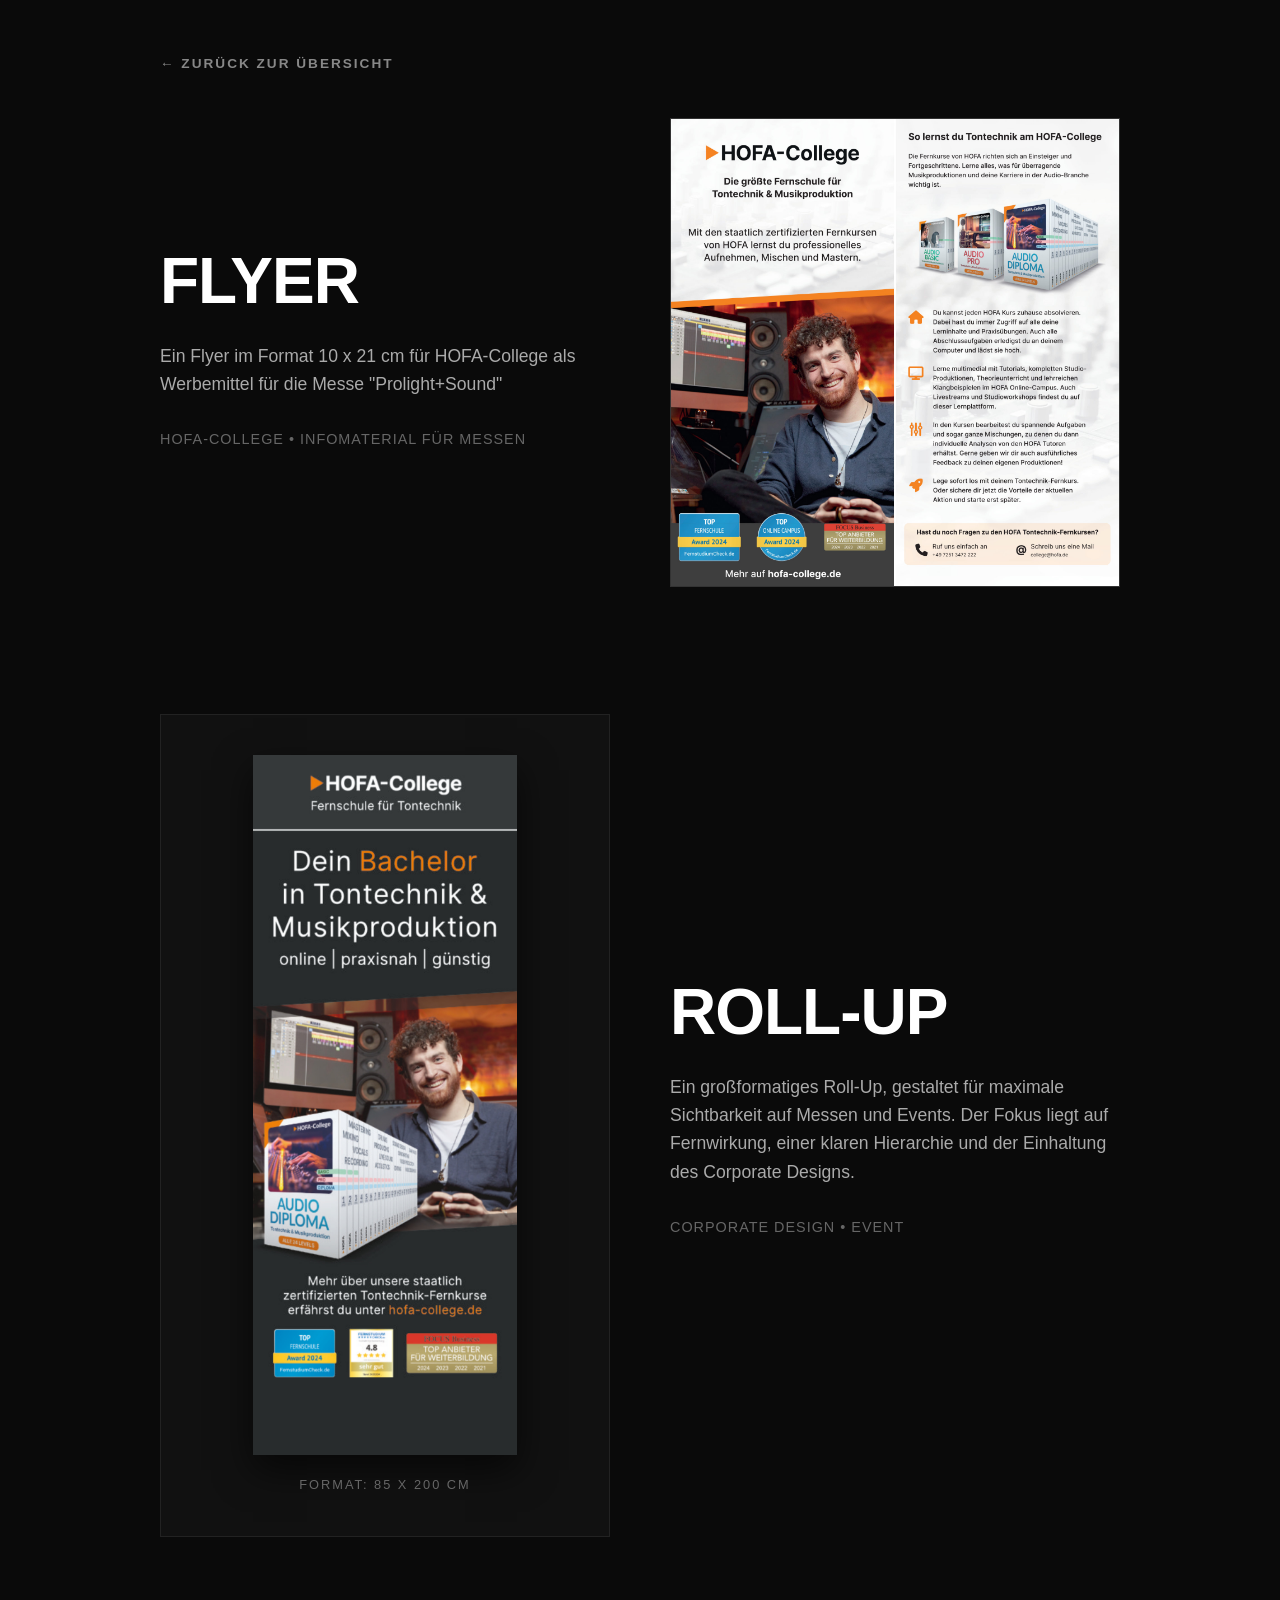
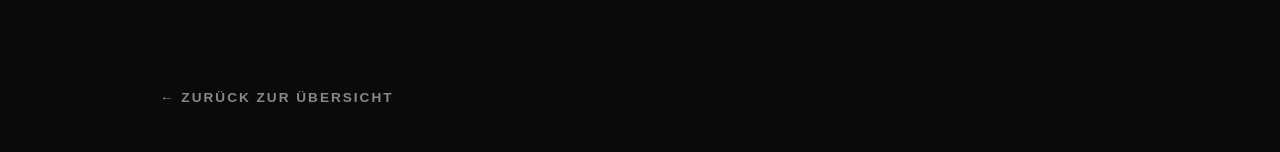
==== corporate-print.html @ 363aa43a "New Final Design First version of my online portfolio. Added pages: social, information design, corp" ====
<!DOCTYPE html>
<html lang="de">
<head>
    <meta charset="UTF-8">
    <meta name="viewport" content="width=device-width, initial-scale=1.0">
    <title>Corporate & Print | Portfolio</title>
    <link rel="stylesheet" href="style.css">
</head>
<body>
    <main class="container" style="margin-top: 50px;">
        
        <a href="index.html" class="back-link">&larr; Zurück zur Übersicht</a>

        <!-- YouTube Thumbnails -->
        <section class="split-section">
            <div class="split-text">
                <h2>Flyer</h2>
                <p>Ein Flyer im Format 10 x 21 cm für HOFA-College als Werbemittel für die Messe "Prolight+Sound"</p>
                <p style="color: #666; font-size: 0.9rem; text-transform: uppercase; letter-spacing: 1px; margin-top: 20px;">HOFA-College • Infomaterial für Messen </p>
            </div>
            <div class="split-image">
                <img src="corporate-print/hofa-flyer-messe.jpg" alt="hofa-flyer-messe" style="width: 100%; margin-bottom: 20px; border: 1px solid #333;">
            </div>
        </section>

        <!-- Performance Social Ads -->
        <section class="split-section split-reverse">                
            <div class="split-text">
                <h2>Roll-Up</h2>
                <p>Ein großformatiges Roll-Up, gestaltet für maximale Sichtbarkeit auf Messen und Events. Der Fokus liegt auf Fernwirkung, einer klaren Hierarchie und der Einhaltung des Corporate Designs.</p>
                <p style="color: #666; font-size: 0.9rem; text-transform: uppercase; letter-spacing: 1px; margin-top: 20px;">Corporate Design • Event</p>
            </div>
            
            <div class="split-image print-presentation">
                <img src="corporate-print/hofa-rollup.jpg" alt="HOFA-College Roll-Up" class="tall-print">
                <p style="color: #666; font-size: 0.8rem; text-transform: uppercase; letter-spacing: 2px;">Format: 85 x 200 cm</p>
            </div>
        </section>

        <a href="index.html" class="back-link" style="margin-top: 50px;">&larr; Zurück zur Übersicht</a>

    </main>
</body>
</html>
---- style.css ----
/* --- FARBEN & BASICS (Dark Minimalist) --- */
:root {
    --bg-color: #0a0a0a; /* Fast tiefschwarz */
    --text-color: #e0e0e0; /* Helles Grau für gute Lesbarkeit */
    --heading-color: #ffffff; /* Reines Weiß für Überschriften */
    --accent-color: #ffffff; /* Keine bunten Akzente mehr, nur Weiß/Grau */
    --card-bg: #141414; /* Leichtes Grau für die Kacheln zur Abhebung */
}

* {
    box-sizing: border-box;
    margin: 0;
    padding: 0;
}

body {
    /* Eine moderne, serifenlose Schrift, ähnlich wie im PDF */
    font-family: 'Helvetica Neue', Helvetica, Arial, sans-serif;
    background-color: var(--bg-color);
    color: var(--text-color);
    line-height: 1.6;
    -webkit-font-smoothing: antialiased; /* Macht die Schrift schärfer */
}

.container {
    max-width: 1000px;
    margin: 0 auto;
    padding: 0 20px;
}

/* --- TYPOGRAFIE (Groß & Fett) --- */
header {
    margin-top: 100px;
    margin-bottom: 80px;
}

header h1 {
    font-size: 4.5rem; /* Riesige Überschrift */
    font-weight: 800;
    color: var(--heading-color);
    line-height: 1;
    letter-spacing: -2px; /* Etwas enger zusammen, für den Editorial-Look */
    margin-bottom: 20px;
    text-transform: uppercase; /* Optional: Macht es noch dominanter */
}

.subtitle {
    font-size: 1.1rem;
    color: #888; /* Dezentes Grau */
    text-transform: uppercase;
    letter-spacing: 2px;
    font-weight: 600;
    margin-bottom: 20px;
    display: block;
}

header p {
    font-size: 1.2rem;
    max-width: 600px; /* Begrenzt die Textbreite wie im PDF */
    color: #aaa;
}

.discription {
    margin-bottom: 40px;
}

/* --- SECTIONS & GRIDS --- */
section {
    margin-bottom: 100px;
}

h2 {
    font-size: 3rem;
    font-weight: 800;
    color: var(--heading-color);
    margin-bottom: 40px;
    letter-spacing: -1px;
    border-bottom: 1px solid #333; /* Harte, dunkle Linie statt weichem Grau */
    padding-bottom: 20px;
}

.grid {
    display: grid;
    grid-template-columns: repeat(auto-fit, minmax(300px, 1fr));
    gap: 30px;
}

/* --- KACHELN (Kantig & Flach) --- */
.card {
    background: var(--card-bg);
    padding: 30px;
    border-radius: 0px; /* Spitze Ecken statt runder Ecken! */
    border: 1px solid #222; /* Sehr subtiler Rahmen */
    transition: transform 0.3s ease, border-color 0.3s ease;
    display: flex;
    flex-direction: column;
    height: 100%;
}

.card:hover {
    transform: translateY(-10px);
    border-color: #555; /* Rahmen wird heller beim Hovern */
}

.card h3 {
    font-size: 1.5rem;
    color: var(--heading-color);
    margin-bottom: 20px;
    margin-top: 10px;
}

/* --- BILD-PLATZHALTER --- */
.card-image {
    width: 100%;
    aspect-ratio: 4 / 3; 
    background-color: #2a2a2a; /* Dunkelgrauer Platzhalter */
    margin-bottom: 20px;
    background-size: cover;
    background-position: center;
    background-repeat: no-repeat;
    display: flex;
    align-items: center;
    justify-content: center;
    color: #555;
    font-size: 0.8rem;
    text-transform: uppercase;
    letter-spacing: 1px;
}

/* --- BUTTONS (Dark Minimalist Update) --- */
.button {
    display: inline-block;
    margin-top: auto;
    align-self: flex-start;
    padding: 12px 24px;
    background-color: transparent; /* Transparenter Hintergrund */
    color: var(--heading-color); /* Weiße Schrift */
    border: 1px solid var(--heading-color); /* Weißer, harter Rahmen */
    border-radius: 0px; /* Keine runden Ecken! */
    font-size: 0.85rem;
    font-weight: bold;
    text-transform: uppercase; /* Großbuchstaben für den Magazin-Look */
    letter-spacing: 1px;
    transition: background-color 0.3s ease, color 0.3s ease;
    text-decoration: none;
}

.button:hover {
    background-color: var(--heading-color); /* Weißer Hintergrund beim Drüberfahren */
    color: var(--bg-color); /* Schwarze Schrift beim Drüberfahren */
    text-decoration: none;
}

/* --- Social Media Karussell (Dark Minimalist Update) --- */
.carousel-container {
    position: relative;
    max-width: 500px; 
    margin: 0 auto;   
    border-radius: 0px; /* Spitze Ecken passend zum Design! */
    border: 1px solid #333; /* Harter, dunkler Rand */
    overflow: hidden; 
    background-color: #000;
}

.carousel-track {
    display: flex;
    overflow-x: auto; 
    scroll-snap-type: x mandatory; 
    scroll-behavior: smooth; 
    scrollbar-width: none; 
    -ms-overflow-style: none; 
}

.carousel-track::-webkit-scrollbar {
    display: none; 
}

.carousel-slide {
    flex: 0 0 100%; 
    width: 100%;
    scroll-snap-align: center; 
    aspect-ratio: 4 / 5; 
    object-fit: cover;
    background-color: #111; /* Sehr dunkles Grau als Platzhalter */
}

/* --- Karussell Buttons (Editorial Style) --- */
.carousel-btn {
    position: absolute;
    top: 50%;
    transform: translateY(-50%);
    background-color: var(--heading-color); /* Reinweiß */
    border: none;
    color: var(--bg-color); /* Schwarze Pfeile */
    font-size: 1.5rem;
    padding: 10px 15px;
    cursor: pointer;
    border-radius: 0px; /* Spitze, quadratische Buttons */
    z-index: 10;
    transition: background-color 0.2s, color 0.2s;
}

.carousel-btn:hover {
    background-color: #444; /* Dunkelgrau beim Hovern */
    color: var(--heading-color); /* Weißer Pfeil beim Hovern */
}

/* Pfeile direkt hart an den Rand klatschen */
.prev { left: 0; }
.next { right: 0; }

/* --- ALLGEMEINE LINKS --- */
a {
    color: var(--text-color);
    text-decoration: none;
    transition: color 0.3s ease;
}

a:hover {
    color: var(--heading-color);
}

/* --- ZURÜCK-LINK (Editorial Style) --- */
.back-link {
    display: inline-block;
    margin-bottom: 40px;
    font-size: 0.85rem;
    font-weight: 600;
    text-transform: uppercase;
    letter-spacing: 2px;
    color: #888; /* Ein dezentes Grau, damit es nicht von der Headline ablenkt */
    border-bottom: 1px solid transparent;
    padding-bottom: 2px;
}

.back-link:hover {
    color: var(--heading-color); /* Wird strahlend weiß beim Drüberfahren */
    border-bottom: 1px solid var(--heading-color); /* Bekommt eine weiße Linie */
}

/* --- SPLIT-SCREEN LAYOUT (Editorial Style Seite 7) --- */
.split-section {
    display: grid;
    grid-template-columns: 1fr 1fr; /* Teilt den Bildschirm 50/50 auf */
    gap: 60px; /* Schön viel Weißraum (bzw. Schwarzraum) zwischen Text und Bild */
    align-items: center; /* Zentriert den Text vertikal zum Bild */
    margin-bottom: 100px;
}

.split-text h2 {
    font-size: 4rem; /* Massive Schriftgröße wie im PDF */
    line-height: 0.95;
    margin-bottom: 30px;
    border-bottom: none; /* Hier lassen wir die Linie ausnahmsweise weg */
    padding-bottom: 0;
    text-transform: uppercase;
    word-wrap: break-word; /* Verhindert, dass lange Wörter das Layout sprengen */
}

.split-text p {
    color: #aaa;
    font-size: 1.1rem;
    margin-bottom: 30px;
}

.split-image {
    width: 100%;
}

.split-image .image-placeholder {
    width: 100%;
    /* Ein hochformatiges Seitenverhältnis (z.B. 4:5) wirkt besonders edel */
    aspect-ratio: 4 / 5; 
    background-color: #1a1a1a;
    background-size: cover;
    background-position: center;
}

/* --- RESPONSIVE LOGIK FÜR SMARTPHONES --- */
@media (max-width: 768px) {
    .split-section {
        grid-template-columns: 1fr; /* Auf dem Handy alles in eine Spalte untereinander */
        gap: 40px;
    }
    
    .split-text h2 {
        font-size: 3rem; /* Auf dem Handy etwas kleiner, damit es passt */
    }
    
    /* Ändert die Reihenfolge auf dem Handy, falls das Bild zuerst kommen soll (optional) */
    /* .split-text { order: 2; } */
    /* .split-image { order: 1; } */
}

/* --- SPLIT-SCREEN REVERSE (Für abwechselndes Layout) --- */
.split-reverse .split-text {
    order: 2;
}
.split-reverse .split-image {
    order: 1;
}

/* Auf dem Handy soll der Text aber immer oben bleiben! */
@media (max-width: 768px) {
    .split-reverse .split-text { order: 1; }
    .split-reverse .split-image { order: 2; }
}

/* Ein kleines Grid für die Social Ads */
.ad-grid {
    display: grid;
    grid-template-columns: 1fr 1fr;
    gap: 20px;
}

/* --- PRINT-FORMATE (z.B. Roll-Ups) --- */
.print-presentation {
    background-color: #111; /* Dunkle Bühne für das Print-Produkt */
    padding: 40px 20px;
    border: 1px solid #222;
    display: flex;
    flex-direction: column;
    align-items: center;
    justify-content: center;
}

.tall-print {
    max-height: 700px; /* Begrenzt die Höhe, damit man nicht ewig scrollen muss */
    width: auto; /* Behält die originalen Proportionen bei */
    max-width: 100%; /* Verhindert, dass es auf Handys über den Rand ragt */
    box-shadow: 0 15px 35px rgba(0,0,0,0.6); /* Edler Schatten, der das Printprodukt abhebt */
    margin-bottom: 20px;
}

/* --- FULL WIDTH GALLERY (4 Columns) --- */
.full-gallery-grid {
    display: grid;
    grid-template-columns: repeat(4, 1fr); /* 4 Spalten! */
    gap: 20px;
}

.gallery-img {
    width: 100%;
    /* aspect-ratio: 1 / 1; Optional: Entferne die // am Anfang, falls du die Bilder perfekt quadratisch zuschneiden willst */
    object-fit: cover;
    border: 1px solid #333;
    cursor: pointer; /* Zeigt an, dass man klicken kann (Hand-Symbol) */
    transition: transform 0.2s ease, border-color 0.2s ease;
}

.gallery-img:hover {
    transform: scale(1.03); /* Leichter Zoom-Effekt beim Drüberfahren */
    border-color: #666;
}

/* Auf kleineren Bildschirmen brechen wir auf 2 Spalten, auf Handys auf 1 Spalte um */
@media (max-width: 900px) {
    .full-gallery-grid { grid-template-columns: repeat(2, 1fr); }
}
@media (max-width: 500px) {
    .full-gallery-grid { grid-template-columns: 1fr; }
}

/* --- LIGHTBOX (Modal / Pop-up) --- */
.lightbox {
    display: none; /* Ist unsichtbar, bis es angeklickt wird */
    position: fixed;
    z-index: 100; /* Legt sich über alles andere */
    padding-top: 50px;
    left: 0;
    top: 0;
    width: 100%;
    height: 100%;
    overflow: auto;
    background-color: rgba(0, 0, 0, 0.95); /* Sehr dunkles, fast schwarzes Overlay */
}

.lightbox-content {
    margin: auto;
    display: block;
    max-width: 90%;
    max-height: 85vh; /* Darf nicht höher als der Bildschirm sein */
    object-fit: contain;
    box-shadow: 0 0 30px rgba(0,0,0,0.8);
}

.close-lightbox {
    position: absolute;
    top: 20px;
    right: 40px;
    color: #888;
    font-size: 50px;
    font-weight: bold;
    transition: color 0.3s ease;
    cursor: pointer;
}

.close-lightbox:hover {
    color: #fff; /* Das X wird weiß beim Hovern */
    text-decoration: none;
}
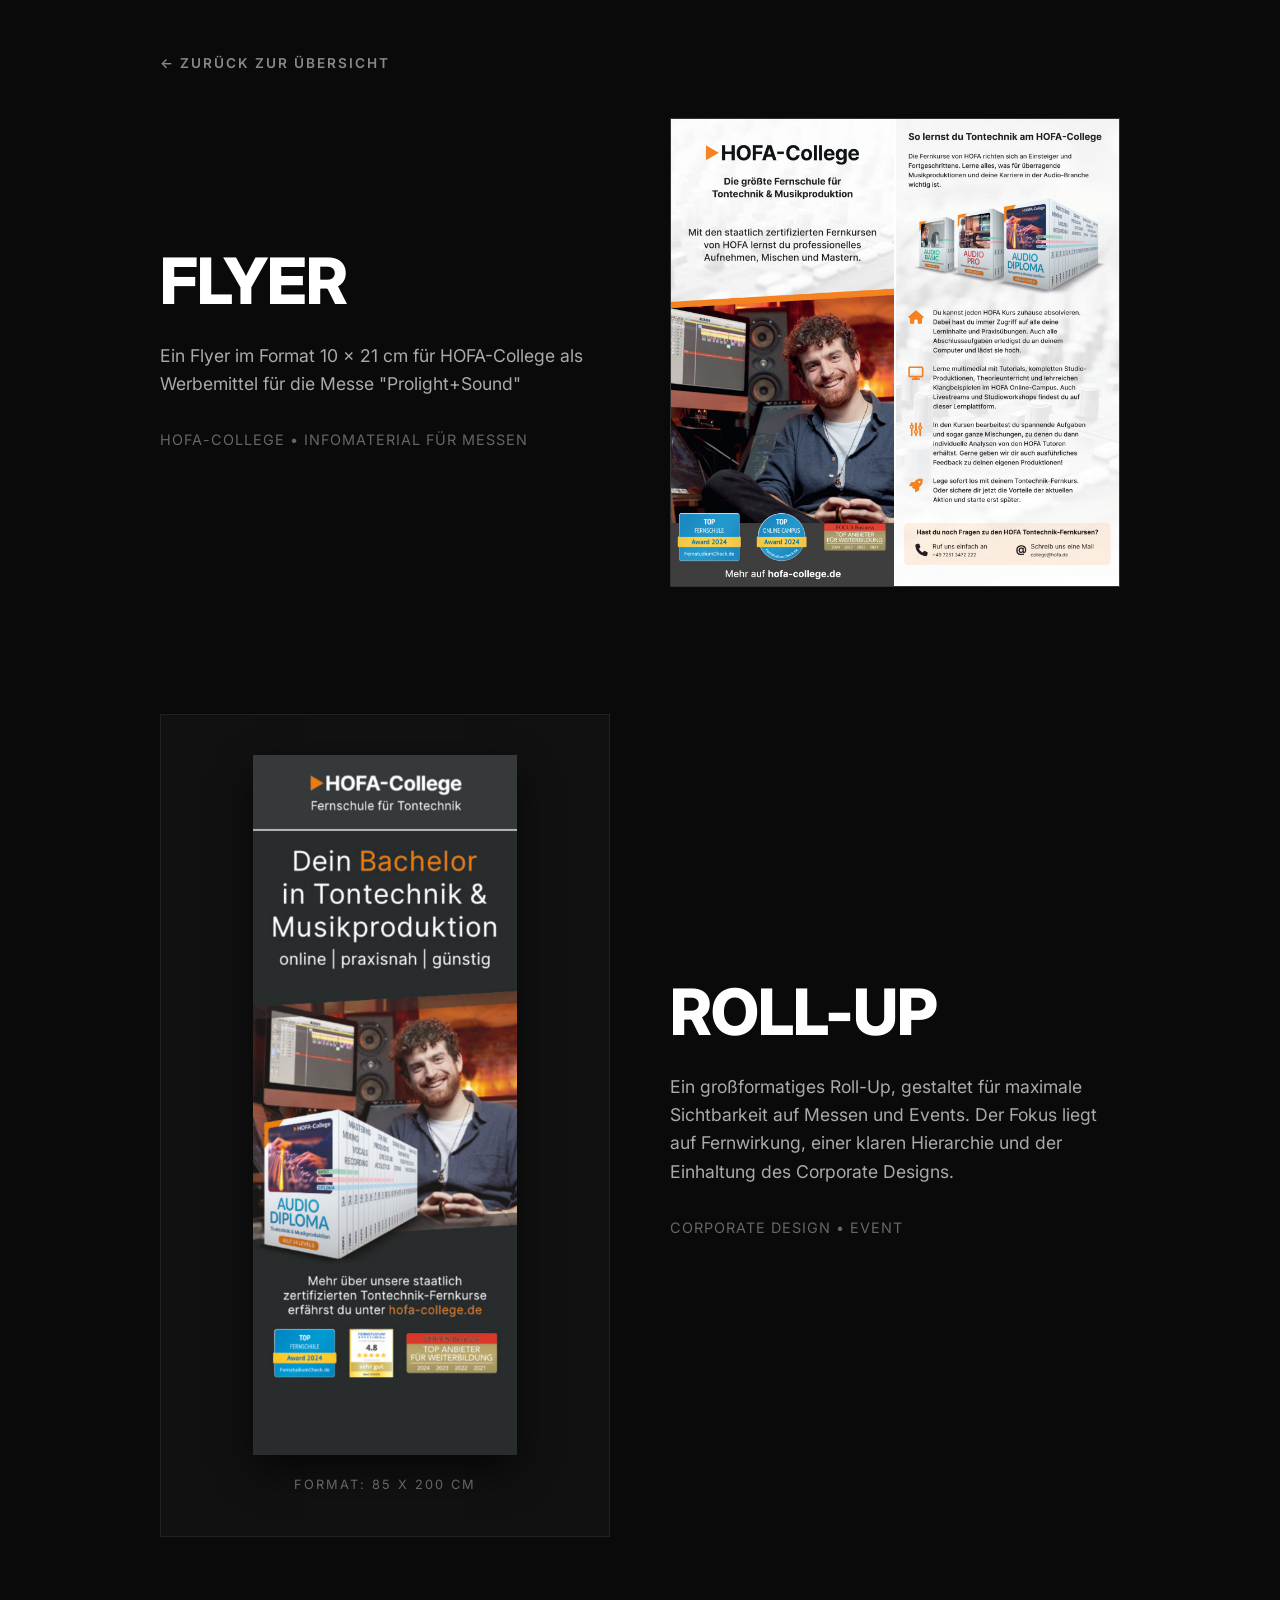
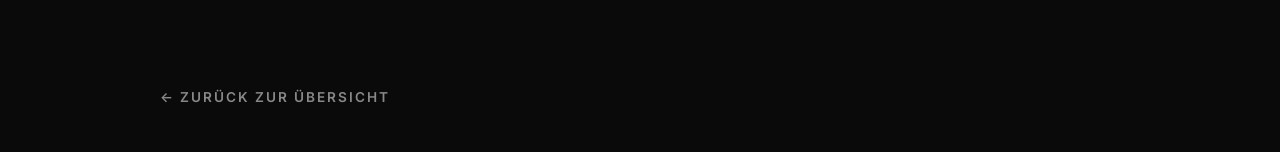
==== commit 9fa1473c: "Font change "Helvetica Neue" is not supported on every device. Changed to "Inter"." ====
--- a/corporate-print.html
+++ b/corporate-print.html
@@ -4,6 +4,9 @@
     <meta charset="UTF-8">
     <meta name="viewport" content="width=device-width, initial-scale=1.0">
     <title>Corporate & Print | Portfolio</title>
+    <link rel="preconnect" href="https://fonts.googleapis.com">
+    <link rel="preconnect" href="https://fonts.gstatic.com" crossorigin>
+    <link href="https://fonts.googleapis.com/css2?family=Inter:wght@400;600;800&display=swap" rel="stylesheet">
     <link rel="stylesheet" href="style.css">
 </head>
 <body>
--- a/style.css
+++ b/style.css
@@ -14,12 +14,14 @@
 }
 
 body {
-    /* Eine moderne, serifenlose Schrift, ähnlich wie im PDF */
-    font-family: 'Helvetica Neue', Helvetica, Arial, sans-serif;
+    /* NEU: Wir nutzen jetzt Inter als Hauptschrift */
+    font-family: 'Inter', sans-serif;
+    
     background-color: var(--bg-color);
     color: var(--text-color);
     line-height: 1.6;
-    -webkit-font-smoothing: antialiased; /* Macht die Schrift schärfer */
+    -webkit-font-smoothing: antialiased; 
+    -moz-osx-font-smoothing: grayscale; /* Macht die Schrift auch auf Firefox schön scharf */
 }
 
 .container {
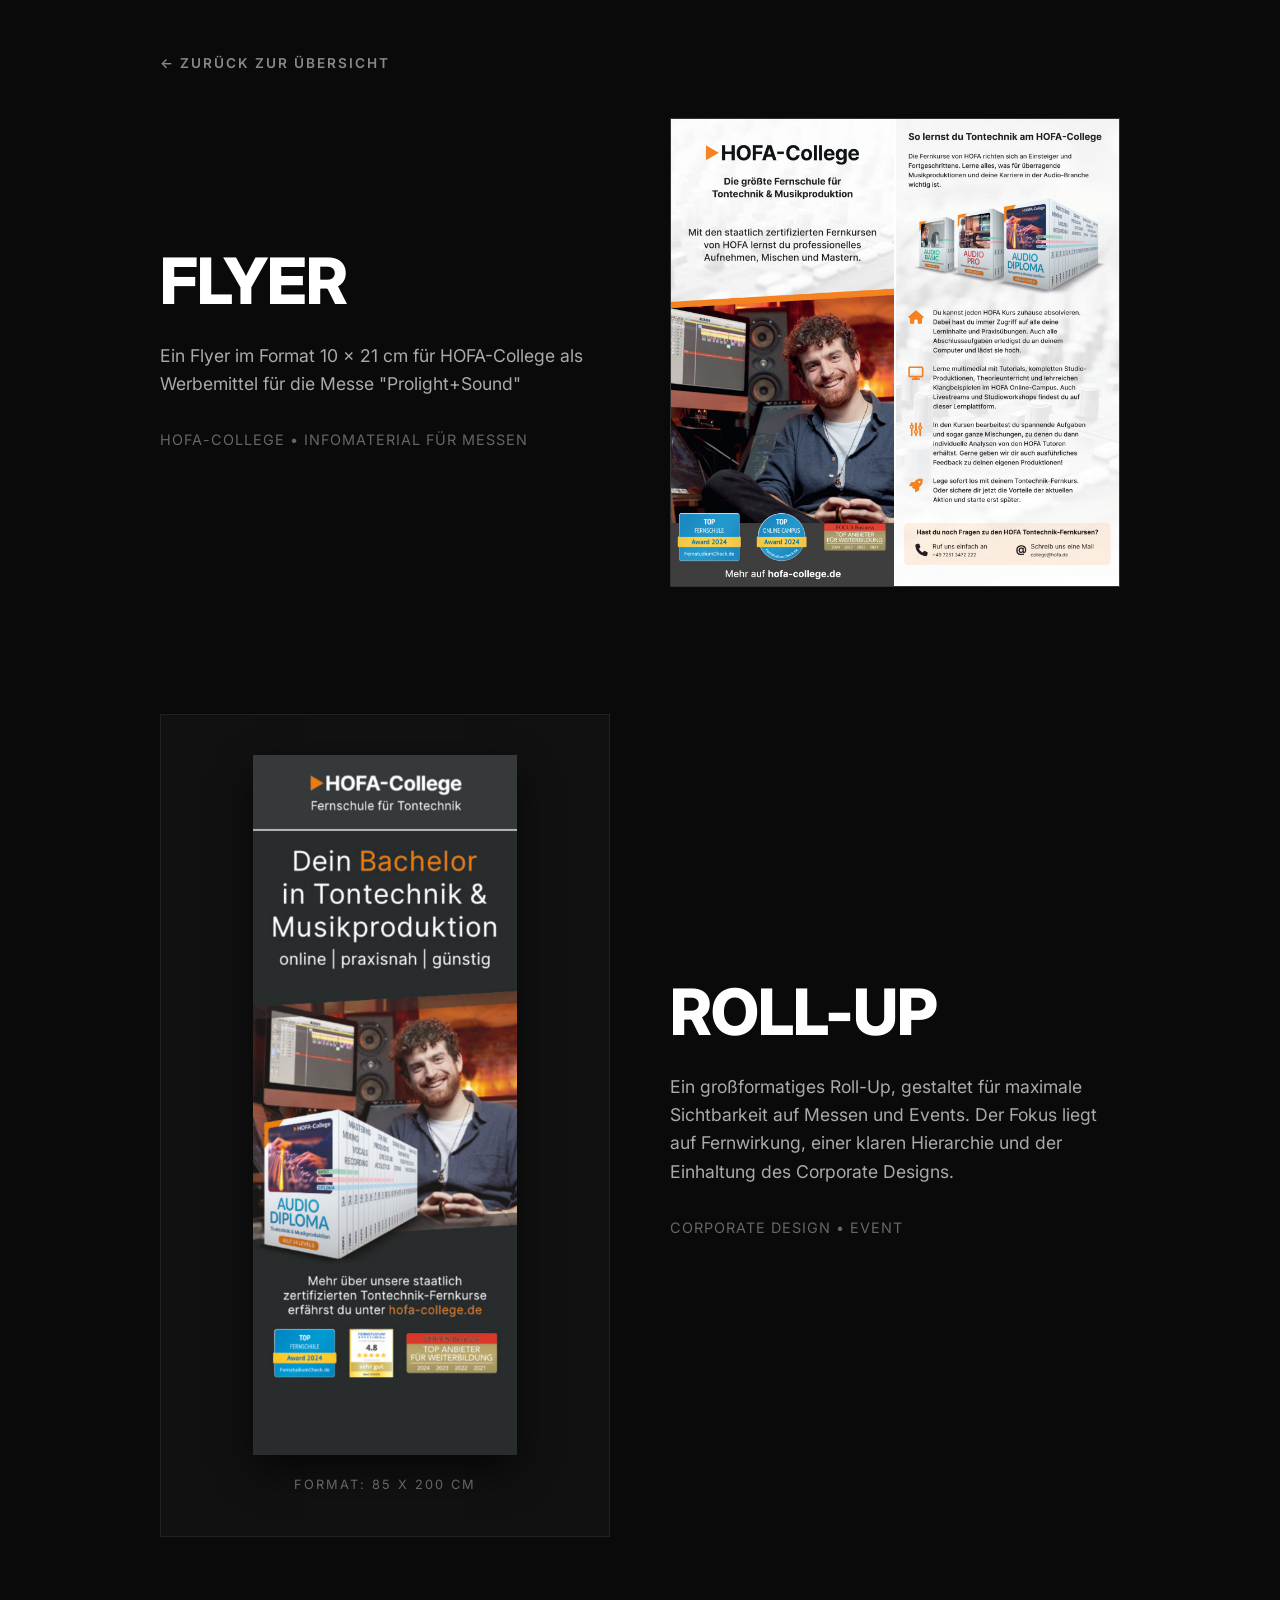
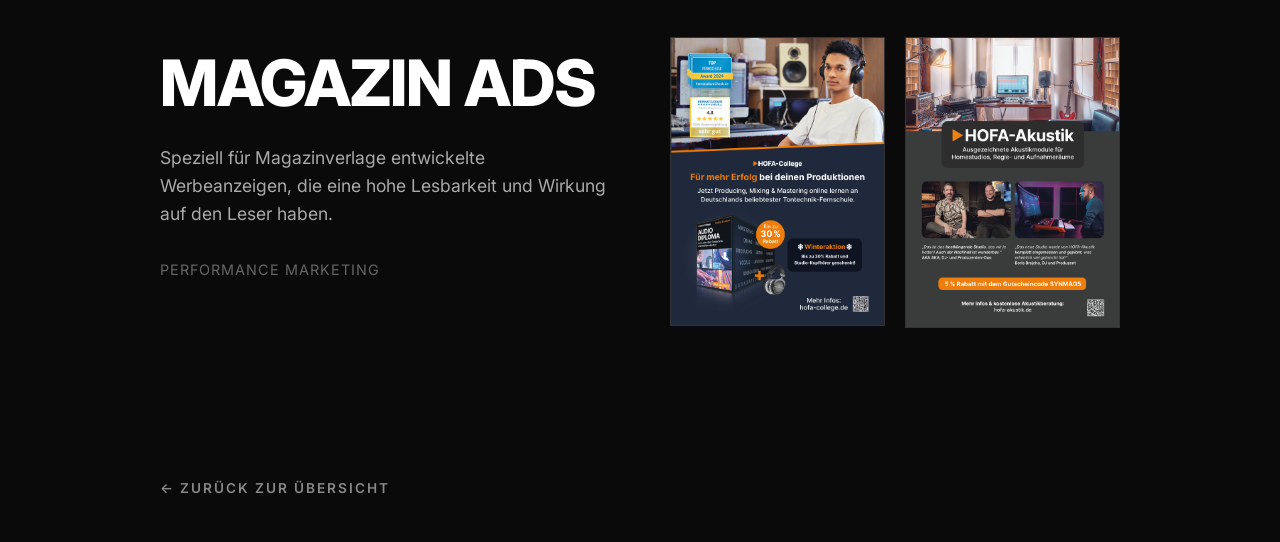
==== commit 4ada90f5: "Code Beispiele angepasst. UI Screenshots sind nicht mehr abgeschnitten. Print Ads hinzugefügt." ====
--- a/corporate-print.html
+++ b/corporate-print.html
@@ -14,7 +14,7 @@
         
         <a href="index.html" class="back-link">&larr; Zurück zur Übersicht</a>
 
-        <!-- YouTube Thumbnails -->
+        <!-- Flyer -->
         <section class="split-section">
             <div class="split-text">
                 <h2>Flyer</h2>
@@ -26,7 +26,7 @@
             </div>
         </section>
 
-        <!-- Performance Social Ads -->
+        <!-- Roll-Up -->
         <section class="split-section split-reverse">                
             <div class="split-text">
                 <h2>Roll-Up</h2>
@@ -40,8 +40,47 @@
             </div>
         </section>
 
+        <section class="split-section">
+            <div class="split-text">
+                <h2>Magazin Ads</h2>
+                <p>Speziell für Magazinverlage entwickelte Werbeanzeigen, die eine hohe Lesbarkeit und Wirkung auf den Leser haben.</p>
+                <p style="color: #666; font-size: 0.9rem; text-transform: uppercase; letter-spacing: 1px; margin-top: 20px;">Performance Marketing</p>
+            </div>
+            <div class="split-image ad-grid">
+                <img src="corporate-print/print-ad-synth-magazin.png" alt="Magazin Ad" class="gallery-img" onclick="openLightbox(this.src)">
+                <img src="corporate-print/print-ak-synth-magazin.png" alt="Magazin Ad" class="gallery-img" onclick="openLightbox(this.src)">
+            </div>
+        </section>
+
         <a href="index.html" class="back-link" style="margin-top: 50px;">&larr; Zurück zur Übersicht</a>
 
     </main>
+
+    <div id="myLightbox" class="lightbox">
+        <span class="close-lightbox" onclick="closeLightbox()">&times;</span>
+        <img class="lightbox-content" id="lightbox-img">
+    </div>
+
+    <script>
+
+        // --- Lightbox Funktionen ---
+        function openLightbox(imgSrc) {
+            document.getElementById("myLightbox").style.display = "block";
+            document.getElementById("lightbox-img").src = imgSrc;
+            document.body.style.overflow = "hidden"; 
+        }
+
+        function closeLightbox() {
+            document.getElementById("myLightbox").style.display = "none";
+            document.body.style.overflow = "auto"; 
+        }
+
+        window.onclick = function(event) {
+            var lightbox = document.getElementById("myLightbox");
+            if (event.target == lightbox) {
+                closeLightbox();
+            }
+        }
+    </script>
 </body>
 </html>
--- a/style.css
+++ b/style.css
@@ -1,403 +1,520 @@
 /* --- FARBEN & BASICS (Dark Minimalist) --- */
 :root {
-    --bg-color: #0a0a0a; /* Fast tiefschwarz */
-    --text-color: #e0e0e0; /* Helles Grau für gute Lesbarkeit */
-    --heading-color: #ffffff; /* Reines Weiß für Überschriften */
-    --accent-color: #ffffff; /* Keine bunten Akzente mehr, nur Weiß/Grau */
-    --card-bg: #141414; /* Leichtes Grau für die Kacheln zur Abhebung */
+  --bg-color: #0a0a0a; /* Fast tiefschwarz */
+  --text-color: #e0e0e0; /* Helles Grau für gute Lesbarkeit */
+  --heading-color: #ffffff; /* Reines Weiß für Überschriften */
+  --accent-color: #ffffff; /* Keine bunten Akzente mehr, nur Weiß/Grau */
+  --card-bg: #141414; /* Leichtes Grau für die Kacheln zur Abhebung */
 }
 
 * {
-    box-sizing: border-box;
-    margin: 0;
-    padding: 0;
+  box-sizing: border-box;
+  margin: 0;
+  padding: 0;
 }
 
 body {
-    /* NEU: Wir nutzen jetzt Inter als Hauptschrift */
-    font-family: 'Inter', sans-serif;
-    
-    background-color: var(--bg-color);
-    color: var(--text-color);
-    line-height: 1.6;
-    -webkit-font-smoothing: antialiased; 
-    -moz-osx-font-smoothing: grayscale; /* Macht die Schrift auch auf Firefox schön scharf */
+  /* NEU: Wir nutzen jetzt Inter als Hauptschrift */
+  font-family: "Inter", sans-serif;
+
+  background-color: var(--bg-color);
+  color: var(--text-color);
+  line-height: 1.6;
+  -webkit-font-smoothing: antialiased;
+  -moz-osx-font-smoothing: grayscale; /* Macht die Schrift auch auf Firefox schön scharf */
 }
 
 .container {
-    max-width: 1000px;
-    margin: 0 auto;
-    padding: 0 20px;
+  max-width: 1000px;
+  margin: 0 auto;
+  padding: 0 20px;
 }
 
 /* --- TYPOGRAFIE (Groß & Fett) --- */
 header {
-    margin-top: 100px;
-    margin-bottom: 80px;
+  margin-top: 100px;
+  margin-bottom: 80px;
 }
 
 header h1 {
-    font-size: 4.5rem; /* Riesige Überschrift */
-    font-weight: 800;
-    color: var(--heading-color);
-    line-height: 1;
-    letter-spacing: -2px; /* Etwas enger zusammen, für den Editorial-Look */
-    margin-bottom: 20px;
-    text-transform: uppercase; /* Optional: Macht es noch dominanter */
+  font-size: 4.5rem; /* Riesige Überschrift */
+  font-weight: 800;
+  color: var(--heading-color);
+  line-height: 1;
+  letter-spacing: -2px; /* Etwas enger zusammen, für den Editorial-Look */
+  margin-bottom: 20px;
+  text-transform: uppercase; /* Optional: Macht es noch dominanter */
 }
 
 .subtitle {
-    font-size: 1.1rem;
-    color: #888; /* Dezentes Grau */
-    text-transform: uppercase;
-    letter-spacing: 2px;
-    font-weight: 600;
-    margin-bottom: 20px;
-    display: block;
+  font-size: 1.1rem;
+  color: #888; /* Dezentes Grau */
+  text-transform: uppercase;
+  letter-spacing: 2px;
+  font-weight: 600;
+  margin-bottom: 20px;
+  display: block;
 }
 
 header p {
-    font-size: 1.2rem;
-    max-width: 600px; /* Begrenzt die Textbreite wie im PDF */
-    color: #aaa;
+  font-size: 1.2rem;
+  max-width: 600px; /* Begrenzt die Textbreite wie im PDF */
+  color: #aaa;
 }
 
 .discription {
-    margin-bottom: 40px;
+  margin-bottom: 40px;
 }
 
 /* --- SECTIONS & GRIDS --- */
 section {
-    margin-bottom: 100px;
+  margin-bottom: 100px;
 }
 
 h2 {
-    font-size: 3rem;
-    font-weight: 800;
-    color: var(--heading-color);
-    margin-bottom: 40px;
-    letter-spacing: -1px;
-    border-bottom: 1px solid #333; /* Harte, dunkle Linie statt weichem Grau */
-    padding-bottom: 20px;
+  font-size: 3rem;
+  font-weight: 800;
+  color: var(--heading-color);
+  margin-bottom: 40px;
+  letter-spacing: -1px;
+  border-bottom: 1px solid #333; /* Harte, dunkle Linie statt weichem Grau */
+  padding-bottom: 20px;
+
+  overflow-wrap: break-word;
+  word-wrap: break-word; 
+  hyphens: auto; /* Erlaubt weiche Trennstriche, falls vom Browser unterstützt */
 }
 
 .grid {
-    display: grid;
-    grid-template-columns: repeat(auto-fit, minmax(300px, 1fr));
-    gap: 30px;
+  display: grid;
+  grid-template-columns: repeat(auto-fit, minmax(300px, 1fr));
+  gap: 30px;
 }
 
 /* --- KACHELN (Kantig & Flach) --- */
 .card {
-    background: var(--card-bg);
-    padding: 30px;
-    border-radius: 0px; /* Spitze Ecken statt runder Ecken! */
-    border: 1px solid #222; /* Sehr subtiler Rahmen */
-    transition: transform 0.3s ease, border-color 0.3s ease;
-    display: flex;
-    flex-direction: column;
-    height: 100%;
+  background: var(--card-bg);
+  padding: 30px;
+  border-radius: 0px; /* Spitze Ecken statt runder Ecken! */
+  border: 1px solid #222; /* Sehr subtiler Rahmen */
+  transition:
+    transform 0.3s ease,
+    border-color 0.3s ease;
+  display: flex;
+  flex-direction: column;
+  height: 100%;
 }
 
 .card:hover {
-    transform: translateY(-10px);
-    border-color: #555; /* Rahmen wird heller beim Hovern */
+  transform: translateY(-10px);
+  border-color: #555; /* Rahmen wird heller beim Hovern */
 }
 
 .card h3 {
-    font-size: 1.5rem;
-    color: var(--heading-color);
-    margin-bottom: 20px;
-    margin-top: 10px;
+  font-size: 1.5rem;
+  color: var(--heading-color);
+  margin-bottom: 20px;
+  margin-top: 10px;
 }
 
 /* --- BILD-PLATZHALTER --- */
 .card-image {
-    width: 100%;
-    aspect-ratio: 4 / 3; 
-    background-color: #2a2a2a; /* Dunkelgrauer Platzhalter */
-    margin-bottom: 20px;
-    background-size: cover;
-    background-position: center;
-    background-repeat: no-repeat;
-    display: flex;
-    align-items: center;
-    justify-content: center;
-    color: #555;
-    font-size: 0.8rem;
-    text-transform: uppercase;
-    letter-spacing: 1px;
+  width: 100%;
+  aspect-ratio: 4 / 3;
+  background-color: #2a2a2a; /* Dunkelgrauer Platzhalter */
+  margin-bottom: 20px;
+  background-size: cover;
+  background-position: center;
+  background-repeat: no-repeat;
+  display: flex;
+  align-items: center;
+  justify-content: center;
+  color: #555;
+  font-size: 0.8rem;
+  text-transform: uppercase;
+  letter-spacing: 1px;
 }
 
 /* --- BUTTONS (Dark Minimalist Update) --- */
 .button {
-    display: inline-block;
-    margin-top: auto;
-    align-self: flex-start;
-    padding: 12px 24px;
-    background-color: transparent; /* Transparenter Hintergrund */
-    color: var(--heading-color); /* Weiße Schrift */
-    border: 1px solid var(--heading-color); /* Weißer, harter Rahmen */
-    border-radius: 0px; /* Keine runden Ecken! */
-    font-size: 0.85rem;
-    font-weight: bold;
-    text-transform: uppercase; /* Großbuchstaben für den Magazin-Look */
-    letter-spacing: 1px;
-    transition: background-color 0.3s ease, color 0.3s ease;
-    text-decoration: none;
+  display: inline-block;
+  margin-top: auto;
+  align-self: flex-start;
+  padding: 12px 24px;
+  background-color: transparent; /* Transparenter Hintergrund */
+  color: var(--heading-color); /* Weiße Schrift */
+  border: 1px solid var(--heading-color); /* Weißer, harter Rahmen */
+  border-radius: 0px; /* Keine runden Ecken! */
+  font-size: 0.85rem;
+  font-weight: bold;
+  text-transform: uppercase; /* Großbuchstaben für den Magazin-Look */
+  letter-spacing: 1px;
+  transition:
+    background-color 0.3s ease,
+    color 0.3s ease;
+  text-decoration: none;
 }
 
 .button:hover {
-    background-color: var(--heading-color); /* Weißer Hintergrund beim Drüberfahren */
-    color: var(--bg-color); /* Schwarze Schrift beim Drüberfahren */
-    text-decoration: none;
+  background-color: var(
+    --heading-color
+  ); /* Weißer Hintergrund beim Drüberfahren */
+  color: var(--bg-color); /* Schwarze Schrift beim Drüberfahren */
+  text-decoration: none;
 }
 
 /* --- Social Media Karussell (Dark Minimalist Update) --- */
 .carousel-container {
-    position: relative;
-    max-width: 500px; 
-    margin: 0 auto;   
-    border-radius: 0px; /* Spitze Ecken passend zum Design! */
-    border: 1px solid #333; /* Harter, dunkler Rand */
-    overflow: hidden; 
-    background-color: #000;
+  position: relative;
+  max-width: 500px;
+  margin: 0 auto;
+  border-radius: 0px; /* Spitze Ecken passend zum Design! */
+  border: 1px solid #333; /* Harter, dunkler Rand */
+  overflow: hidden;
+  background-color: #000;
 }
 
 .carousel-track {
-    display: flex;
-    overflow-x: auto; 
-    scroll-snap-type: x mandatory; 
-    scroll-behavior: smooth; 
-    scrollbar-width: none; 
-    -ms-overflow-style: none; 
+  display: flex;
+  overflow-x: auto;
+  scroll-snap-type: x mandatory;
+  scroll-behavior: smooth;
+  scrollbar-width: none;
+  -ms-overflow-style: none;
 }
 
 .carousel-track::-webkit-scrollbar {
-    display: none; 
+  display: none;
 }
 
 .carousel-slide {
-    flex: 0 0 100%; 
-    width: 100%;
-    scroll-snap-align: center; 
-    aspect-ratio: 4 / 5; 
-    object-fit: cover;
-    background-color: #111; /* Sehr dunkles Grau als Platzhalter */
+  flex: 0 0 100%;
+  width: 100%;
+  scroll-snap-align: center;
+  aspect-ratio: 4 / 5;
+  object-fit: cover;
+  background-color: #111; /* Sehr dunkles Grau als Platzhalter */
 }
 
 /* --- Karussell Buttons (Editorial Style) --- */
 .carousel-btn {
-    position: absolute;
-    top: 50%;
-    transform: translateY(-50%);
-    background-color: var(--heading-color); /* Reinweiß */
-    border: none;
-    color: var(--bg-color); /* Schwarze Pfeile */
-    font-size: 1.5rem;
-    padding: 10px 15px;
-    cursor: pointer;
-    border-radius: 0px; /* Spitze, quadratische Buttons */
-    z-index: 10;
-    transition: background-color 0.2s, color 0.2s;
+  position: absolute;
+  top: 50%;
+  transform: translateY(-50%);
+  background-color: var(--heading-color); /* Reinweiß */
+  border: none;
+  color: var(--bg-color); /* Schwarze Pfeile */
+  font-size: 1.5rem;
+  padding: 10px 15px;
+  cursor: pointer;
+  border-radius: 0px; /* Spitze, quadratische Buttons */
+  z-index: 10;
+  transition:
+    background-color 0.2s,
+    color 0.2s;
 }
 
 .carousel-btn:hover {
-    background-color: #444; /* Dunkelgrau beim Hovern */
-    color: var(--heading-color); /* Weißer Pfeil beim Hovern */
+  background-color: #444; /* Dunkelgrau beim Hovern */
+  color: var(--heading-color); /* Weißer Pfeil beim Hovern */
 }
 
 /* Pfeile direkt hart an den Rand klatschen */
-.prev { left: 0; }
-.next { right: 0; }
+.prev {
+  left: 0;
+}
+.next {
+  right: 0;
+}
 
 /* --- ALLGEMEINE LINKS --- */
 a {
-    color: var(--text-color);
-    text-decoration: none;
-    transition: color 0.3s ease;
+  color: var(--text-color);
+  text-decoration: none;
+  transition: color 0.3s ease;
 }
 
 a:hover {
-    color: var(--heading-color);
+  color: var(--heading-color);
 }
 
 /* --- ZURÜCK-LINK (Editorial Style) --- */
 .back-link {
-    display: inline-block;
-    margin-bottom: 40px;
-    font-size: 0.85rem;
-    font-weight: 600;
-    text-transform: uppercase;
-    letter-spacing: 2px;
-    color: #888; /* Ein dezentes Grau, damit es nicht von der Headline ablenkt */
-    border-bottom: 1px solid transparent;
-    padding-bottom: 2px;
+  display: inline-block;
+  margin-bottom: 40px;
+  font-size: 0.85rem;
+  font-weight: 600;
+  text-transform: uppercase;
+  letter-spacing: 2px;
+  color: #888; /* Ein dezentes Grau, damit es nicht von der Headline ablenkt */
+  border-bottom: 1px solid transparent;
+  padding-bottom: 2px;
 }
 
 .back-link:hover {
-    color: var(--heading-color); /* Wird strahlend weiß beim Drüberfahren */
-    border-bottom: 1px solid var(--heading-color); /* Bekommt eine weiße Linie */
+  color: var(--heading-color); /* Wird strahlend weiß beim Drüberfahren */
+  border-bottom: 1px solid var(--heading-color); /* Bekommt eine weiße Linie */
 }
 
 /* --- SPLIT-SCREEN LAYOUT (Editorial Style Seite 7) --- */
 .split-section {
-    display: grid;
-    grid-template-columns: 1fr 1fr; /* Teilt den Bildschirm 50/50 auf */
-    gap: 60px; /* Schön viel Weißraum (bzw. Schwarzraum) zwischen Text und Bild */
-    align-items: center; /* Zentriert den Text vertikal zum Bild */
-    margin-bottom: 100px;
+  display: grid;
+  grid-template-columns: 1fr 1fr; /* Teilt den Bildschirm 50/50 auf */
+  gap: 60px; /* Schön viel Weißraum (bzw. Schwarzraum) zwischen Text und Bild */
+  align-items: center; /* Zentriert den Text vertikal zum Bild */
+  margin-bottom: 100px;
 }
 
 .split-text h2 {
-    font-size: 4rem; /* Massive Schriftgröße wie im PDF */
-    line-height: 0.95;
-    margin-bottom: 30px;
-    border-bottom: none; /* Hier lassen wir die Linie ausnahmsweise weg */
-    padding-bottom: 0;
-    text-transform: uppercase;
-    word-wrap: break-word; /* Verhindert, dass lange Wörter das Layout sprengen */
+  font-size: 4rem; /* Massive Schriftgröße wie im PDF */
+  line-height: 0.95;
+  margin-bottom: 30px;
+  border-bottom: none; /* Hier lassen wir die Linie ausnahmsweise weg */
+  padding-bottom: 0;
+  text-transform: uppercase;
+  word-wrap: break-word; /* Verhindert, dass lange Wörter das Layout sprengen */
 }
 
 .split-text p {
-    color: #aaa;
-    font-size: 1.1rem;
-    margin-bottom: 30px;
+  color: #aaa;
+  font-size: 1.1rem;
+  margin-bottom: 30px;
 }
 
 .split-image {
-    width: 100%;
+  width: 100%;
+  min-width: 0; /* Verhindert, dass das Bild zu breit wird und das Layout sprengt */
 }
 
 .split-image .image-placeholder {
-    width: 100%;
-    /* Ein hochformatiges Seitenverhältnis (z.B. 4:5) wirkt besonders edel */
-    aspect-ratio: 4 / 5; 
-    background-color: #1a1a1a;
-    background-size: cover;
-    background-position: center;
+  width: 100%;
+  /* Ein hochformatiges Seitenverhältnis (z.B. 4:5) wirkt besonders edel */
+  aspect-ratio: 4 / 5;
+  background-color: #1a1a1a;
+  background-size: cover;
+  background-position: center;
 }
 
 /* --- RESPONSIVE LOGIK FÜR SMARTPHONES --- */
 @media (max-width: 768px) {
-    .split-section {
-        grid-template-columns: 1fr; /* Auf dem Handy alles in eine Spalte untereinander */
-        gap: 40px;
-    }
-    
-    .split-text h2 {
-        font-size: 3rem; /* Auf dem Handy etwas kleiner, damit es passt */
-    }
-    
-    /* Ändert die Reihenfolge auf dem Handy, falls das Bild zuerst kommen soll (optional) */
-    /* .split-text { order: 2; } */
-    /* .split-image { order: 1; } */
+
+  h2 {
+    font-size: 2.2rem; /* Auf dem Handy etwas kleiner, damit es passt */
+  }
+
+  .split-section {
+    grid-template-columns: 1fr; /* Auf dem Handy alles in eine Spalte untereinander */
+    gap: 40px;
+  }
+
+  .split-text h2 {
+    font-size: 3rem; /* Auf dem Handy etwas kleiner, damit es passt */
+  }
+
+  /* Ändert die Reihenfolge auf dem Handy, falls das Bild zuerst kommen soll (optional) */
+  /* .split-text { order: 2; } */
+  /* .split-image { order: 1; } */
 }
 
 /* --- SPLIT-SCREEN REVERSE (Für abwechselndes Layout) --- */
 .split-reverse .split-text {
-    order: 2;
+  order: 2;
 }
 .split-reverse .split-image {
-    order: 1;
+  order: 1;
 }
 
 /* Auf dem Handy soll der Text aber immer oben bleiben! */
 @media (max-width: 768px) {
-    .split-reverse .split-text { order: 1; }
-    .split-reverse .split-image { order: 2; }
+  .split-reverse .split-text {
+    order: 1;
+  }
+  .split-reverse .split-image {
+    order: 2;
+  }
 }
 
 /* Ein kleines Grid für die Social Ads */
 .ad-grid {
-    display: grid;
-    grid-template-columns: 1fr 1fr;
-    gap: 20px;
+  display: grid;
+  grid-template-columns: 1fr 1fr;
+  gap: 20px;
 }
 
 /* --- PRINT-FORMATE (z.B. Roll-Ups) --- */
 .print-presentation {
-    background-color: #111; /* Dunkle Bühne für das Print-Produkt */
-    padding: 40px 20px;
-    border: 1px solid #222;
-    display: flex;
-    flex-direction: column;
-    align-items: center;
-    justify-content: center;
+  background-color: #111; /* Dunkle Bühne für das Print-Produkt */
+  padding: 40px 20px;
+  border: 1px solid #222;
+  display: flex;
+  flex-direction: column;
+  align-items: center;
+  justify-content: center;
 }
 
 .tall-print {
-    max-height: 700px; /* Begrenzt die Höhe, damit man nicht ewig scrollen muss */
-    width: auto; /* Behält die originalen Proportionen bei */
-    max-width: 100%; /* Verhindert, dass es auf Handys über den Rand ragt */
-    box-shadow: 0 15px 35px rgba(0,0,0,0.6); /* Edler Schatten, der das Printprodukt abhebt */
-    margin-bottom: 20px;
+  max-height: 700px; /* Begrenzt die Höhe, damit man nicht ewig scrollen muss */
+  width: auto; /* Behält die originalen Proportionen bei */
+  max-width: 100%; /* Verhindert, dass es auf Handys über den Rand ragt */
+  box-shadow: 0 15px 35px rgba(0, 0, 0, 0.6); /* Edler Schatten, der das Printprodukt abhebt */
+  margin-bottom: 20px;
 }
 
 /* --- FULL WIDTH GALLERY (4 Columns) --- */
 .full-gallery-grid {
-    display: grid;
-    grid-template-columns: repeat(4, 1fr); /* 4 Spalten! */
-    gap: 20px;
+  display: grid;
+  grid-template-columns: repeat(4, 1fr); /* 4 Spalten! */
+  gap: 20px;
 }
 
 .gallery-img {
-    width: 100%;
-    /* aspect-ratio: 1 / 1; Optional: Entferne die // am Anfang, falls du die Bilder perfekt quadratisch zuschneiden willst */
-    object-fit: cover;
-    border: 1px solid #333;
-    cursor: pointer; /* Zeigt an, dass man klicken kann (Hand-Symbol) */
-    transition: transform 0.2s ease, border-color 0.2s ease;
+  width: 100%;
+  /* aspect-ratio: 1 / 1; Optional: Entferne die // am Anfang, falls du die Bilder perfekt quadratisch zuschneiden willst */
+  object-fit: cover;
+  border: 1px solid #333;
+  cursor: pointer; /* Zeigt an, dass man klicken kann (Hand-Symbol) */
+  transition:
+    transform 0.2s ease,
+    border-color 0.2s ease;
 }
 
 .gallery-img:hover {
-    transform: scale(1.03); /* Leichter Zoom-Effekt beim Drüberfahren */
-    border-color: #666;
+  transform: scale(1.03); /* Leichter Zoom-Effekt beim Drüberfahren */
+  border-color: #666;
 }
 
 /* Auf kleineren Bildschirmen brechen wir auf 2 Spalten, auf Handys auf 1 Spalte um */
 @media (max-width: 900px) {
-    .full-gallery-grid { grid-template-columns: repeat(2, 1fr); }
+  .full-gallery-grid {
+    grid-template-columns: repeat(2, 1fr);
+  }
 }
 @media (max-width: 500px) {
-    .full-gallery-grid { grid-template-columns: 1fr; }
+  .full-gallery-grid {
+    grid-template-columns: 1fr;
+  }
 }
 
 /* --- LIGHTBOX (Modal / Pop-up) --- */
 .lightbox {
-    display: none; /* Ist unsichtbar, bis es angeklickt wird */
-    position: fixed;
-    z-index: 100; /* Legt sich über alles andere */
-    padding-top: 50px;
-    left: 0;
-    top: 0;
-    width: 100%;
-    height: 100%;
-    overflow: auto;
-    background-color: rgba(0, 0, 0, 0.95); /* Sehr dunkles, fast schwarzes Overlay */
+  display: none; /* Ist unsichtbar, bis es angeklickt wird */
+  position: fixed;
+  z-index: 100; /* Legt sich über alles andere */
+  padding-top: 50px;
+  left: 0;
+  top: 0;
+  width: 100%;
+  height: 100%;
+  overflow: auto;
+  background-color: rgba(
+    0,
+    0,
+    0,
+    0.95
+  ); /* Sehr dunkles, fast schwarzes Overlay */
 }
 
 .lightbox-content {
-    margin: auto;
-    display: block;
-    max-width: 90%;
-    max-height: 85vh; /* Darf nicht höher als der Bildschirm sein */
-    object-fit: contain;
-    box-shadow: 0 0 30px rgba(0,0,0,0.8);
+  margin: auto;
+  display: block;
+  max-width: 90%;
+  max-height: 85vh; /* Darf nicht höher als der Bildschirm sein */
+  object-fit: contain;
+  box-shadow: 0 0 30px rgba(0, 0, 0, 0.8);
 }
 
 .close-lightbox {
-    position: absolute;
-    top: 20px;
-    right: 40px;
-    color: #888;
-    font-size: 50px;
-    font-weight: bold;
-    transition: color 0.3s ease;
-    cursor: pointer;
+  position: absolute;
+  top: 20px;
+  right: 40px;
+  color: #888;
+  font-size: 50px;
+  font-weight: bold;
+  transition: color 0.3s ease;
+  cursor: pointer;
 }
 
 .close-lightbox:hover {
-    color: #fff; /* Das X wird weiß beim Hovern */
-    text-decoration: none;
-}+  color: #fff; /* Das X wird weiß beim Hovern */
+  text-decoration: none;
+}
+
+/* --- IT & SOFTWARE PROJEKTE (Terminal / Code Look) --- */
+.code-window {
+  background-color: #050505; /* Noch dunkler als der Hintergrund */
+  border: 1px solid #333;
+  padding: 20px 30px;
+  width: 100%;
+  box-shadow: inset 0 0 20px rgba(0, 0, 0, 0.5); /* Leichter Schatten nach innen */
+}
+
+.code-header {
+  border-bottom: 1px solid #333;
+  padding-bottom: 15px;
+  margin-bottom: 20px;
+  display: flex;
+  justify-content: space-between;
+  align-items: center;
+  color: #666;
+  font-size: 0.75rem;
+  font-family:
+    "Courier New", Courier, monospace; /* Klassische Programmier-Schrift */
+  text-transform: uppercase;
+  letter-spacing: 2px;
+}
+
+.code-content {
+  color: #a9b7c6; /* Typische "Darcula/IntelliJ" Textfarbe */
+  font-family: "Courier New", Courier, monospace;
+  font-size: 0.9rem;
+  line-height: 1.6;
+  overflow-x: auto; /* Erlaubt Scrollen, wenn die Code-Zeile zu lang ist */
+  white-space: pre; /* Behält deine Einrückungen exakt so bei, wie du sie schreibst */
+}
+
+/* --- Spezial-Fix für UI-Screenshots in Software-Projekten --- */
+
+/* 1. Falls ein Bild direkt im Code-Fenster liegt, stelle sicher, dass es passt */
+.code-window .code-content img.gallery-img {
+  width: auto;
+  max-width: 100%;
+  height: auto;
+  object-fit: contain; /* Verhindert das Beschneiden und skaliert das Bild, damit es passt */
+  max-height: 100%; /* Begrenzt die Höhe des Bildes auf die verfügbare Höhe des Containers */
+  display: block;
+  margin: 0 auto; /* Zentriert das Bild horizontal */
+  cursor: pointer; /* Zeigt, dass das Bild klickbar ist */
+}
+
+/* Spezifische Highlighting-Farben für einen coolen Look (Optional) */
+.code-keyword {
+  color: #cc7832;
+  font-weight: bold;
+} /* Orange für if, def, class */
+.code-string {
+  color: #6a8759;
+} /* Grün für Text/Strings */
+.code-comment {
+  color: #808080;
+  font-style: italic;
+} /* Grau für Kommentare */
+
+/* Tech-Stack Liste */
+.tech-stack-list {
+  list-style-type: none;
+  margin-top: 20px;
+}
+
+.tech-stack-list li {
+  padding: 10px 0;
+  border-bottom: 1px solid #222;
+  color: #aaa;
+  display: flex;
+  align-items: center;
+}
+
+.tech-stack-list li strong {
+  color: var(--heading-color);
+  width: 120px; /* Sorgt dafür, dass die Liste schön bündig ist */
+  display: inline-block;
+}
